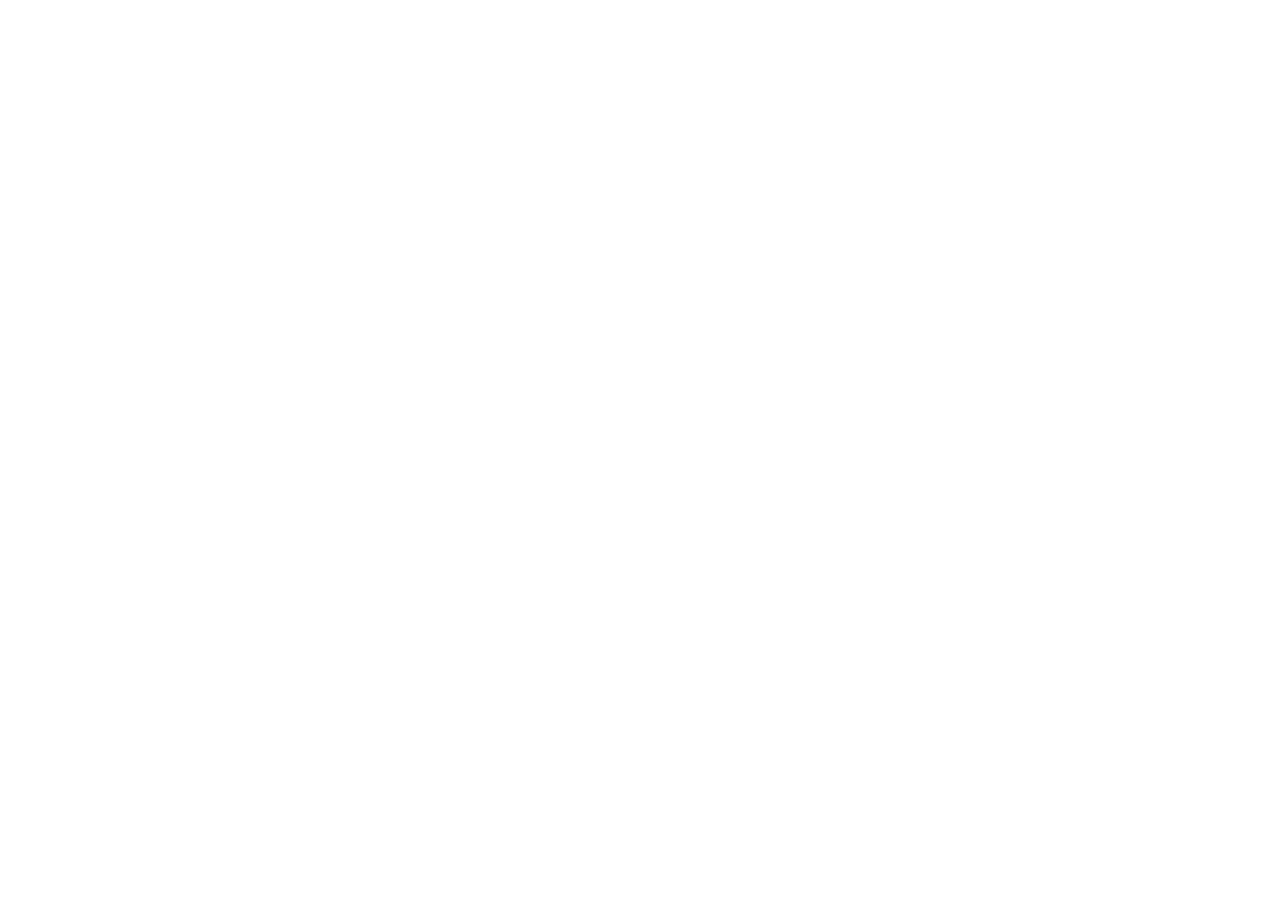
==== fame.html @ b230c986 "Created project folder structure" ====
<!DOCTYPE html>
<html lang="en">
  <head>
    <meta charset="UTF-8" />
    <meta http-equiv="X-UA-Compatible" content="IE=edge" />
    <meta name="viewport" content="width=device-width, initial-scale=1.0" />
    <title>Document</title>
  </head>
  <body></body>
</html>
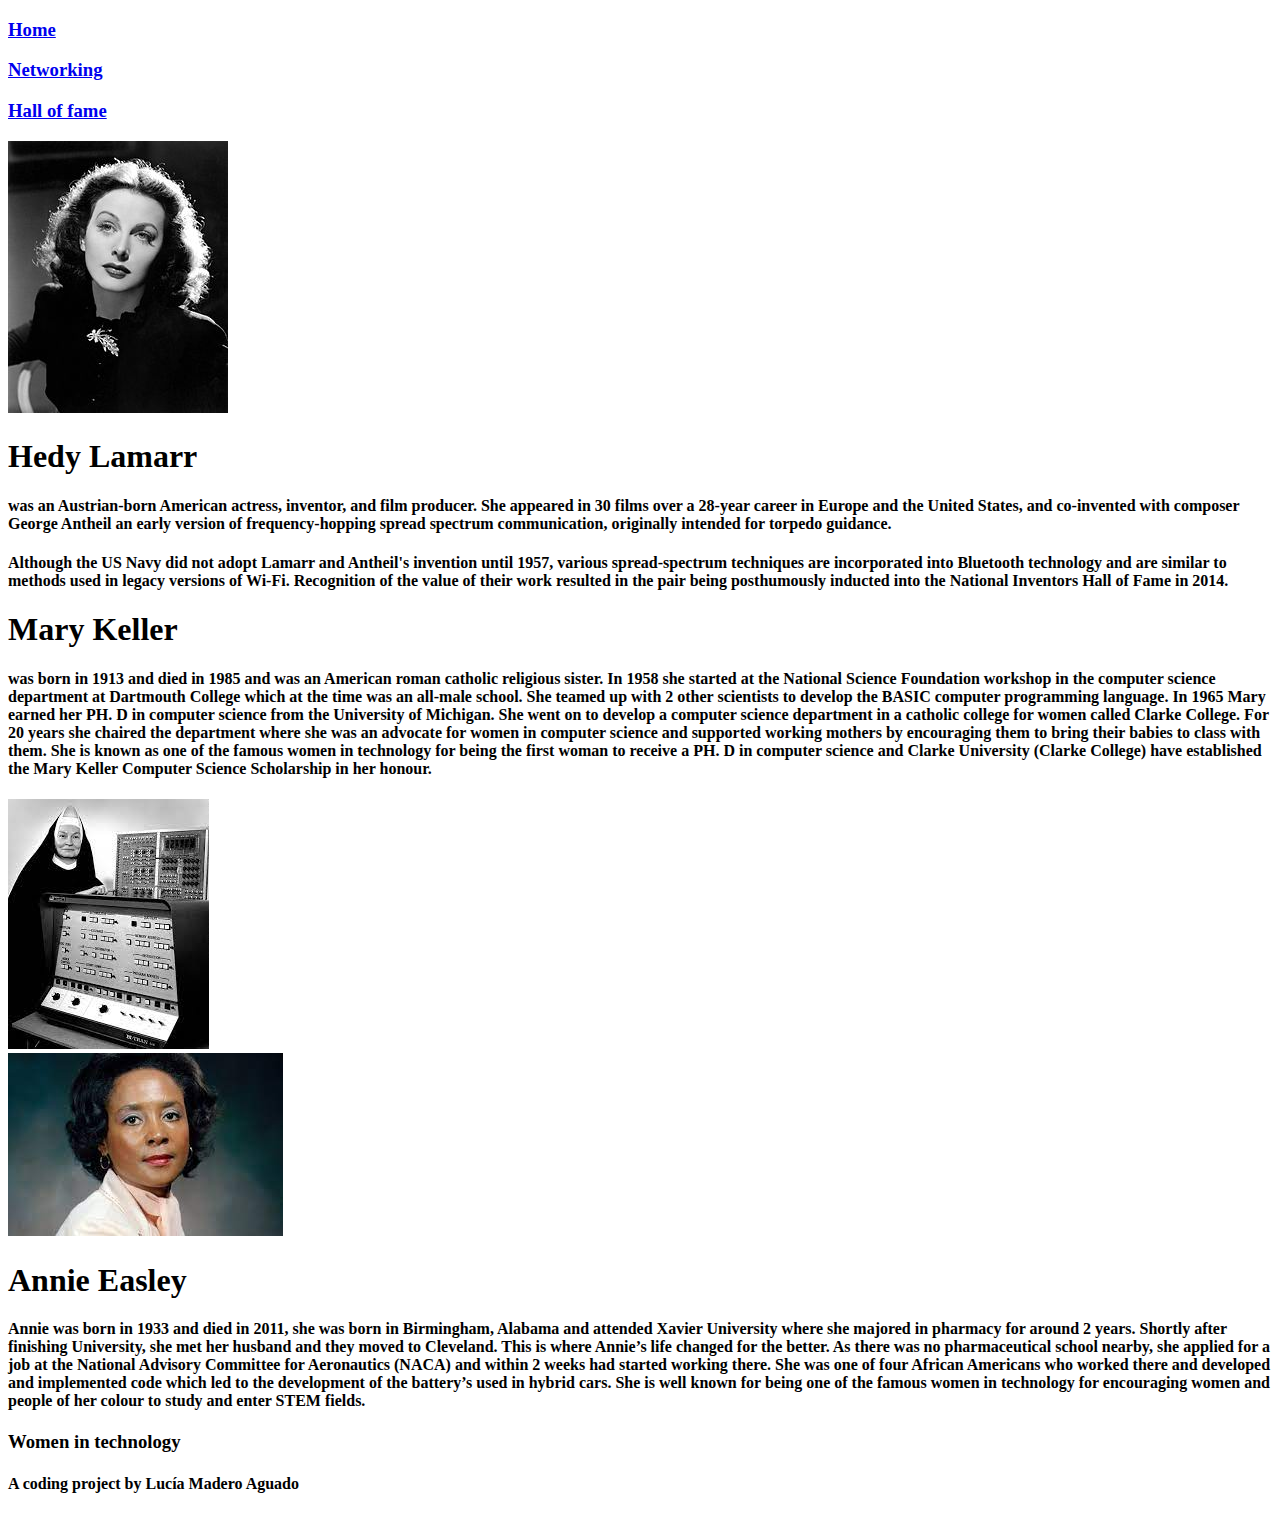
==== commit 83b611cb: "Created content for hall of fame page in html" ====
--- a/fame.html
+++ b/fame.html
@@ -4,7 +4,115 @@
     <meta charset="UTF-8" />
     <meta http-equiv="X-UA-Compatible" content="IE=edge" />
     <meta name="viewport" content="width=device-width, initial-scale=1.0" />
-    <title>Document</title>
+    <link rel="preconnect" href="https://fonts.googleapis.com" />
+    <link rel="preconnect" href="https://fonts.gstatic.com" crossorigin />
+    <link
+      href="https://fonts.googleapis.com/css2?family=Libre+Franklin:wght@200&display=swap"
+      rel="stylesheet"
+    />
+    <link rel="stylesheet" href="styles.css" />
+    <title>Fame - Women in technology</title>
   </head>
-  <body></body>
+  <body>
+    <div class="container">
+      <header>
+        <nav class="menu">
+          <div class="home">
+            <h3><a href="index.html">Home</a></h3>
+          </div>
+          <div class="page-networking">
+            <h3><a href="networking.html">Networking</a></h3>
+          </div>
+          <div class="page-fame">
+            <a href="fame.html"><h3>Hall of fame</h3></a>
+          </div>
+        </nav>
+      </header>
+      <article class="lamarr-bio-container">
+        <div class="lamarr-pic">
+          <img src="images/Hedy_Lamarr.jpg" alt="Hedy Lamar picture" />
+        </div>
+
+        <div class="lamarr-bio-first">
+          <h1>Hedy Lamarr</h1>
+          <h4>
+            was an Austrian-born American actress, inventor, and film producer.
+            She appeared in 30 films over a 28-year career in Europe and the
+            United States, and co-invented with composer George Antheil an early
+            version of frequency-hopping spread spectrum communication,
+            originally intended for torpedo guidance.
+          </h4>
+        </div>
+        <div class="lamarr-bio-second">
+          <h4>
+            Although the US Navy did not adopt Lamarr and Antheil's invention
+            until 1957, various spread-spectrum techniques are incorporated into
+            Bluetooth technology and are similar to methods used in legacy
+            versions of Wi-Fi. Recognition of the value of their work resulted
+            in the pair being posthumously inducted into the National Inventors
+            Hall of Fame in 2014.
+          </h4>
+        </div>
+      </article>
+      <article class="keller-bio-container">
+        <div class="keller-bio-first">
+          <h1>Mary Keller</h1>
+          <h4>
+            was born in 1913 and died in 1985 and was an American roman catholic
+            religious sister. In 1958 she started at the National Science
+            Foundation workshop in the computer science department at Dartmouth
+            College which at the time was an all-male school. She teamed up with
+            2 other scientists to develop the BASIC computer programming
+            language. In 1965 Mary earned her PH. D in computer science from the
+            University of Michigan. She went on to develop a computer science
+            department in a catholic college for women called Clarke College.
+            For 20 years she chaired the department where she was an advocate
+            for women in computer science and supported working mothers by
+            encouraging them to bring their babies to class with them. She is
+            known as one of the famous women in technology for being the first
+            woman to receive a PH. D in computer science and Clarke University
+            (Clarke College) have established the Mary Keller Computer Science
+            Scholarship in her honour.
+          </h4>
+        </div>
+        <img
+          class="keller-pic"
+          src="images/sister_keller.jfif"
+          alt="Sister Mary Keller picture"
+        />
+      </article>
+      <article class="easley-bio-container">
+        <div>
+          <img
+            class="easley-pic"
+            src="images/annie easley.jfif"
+            alt="Annie Easley picture"
+          />
+        </div>
+        <div class="easley-bio-first">
+          <h1>Annie Easley</h1>
+          <h4>
+            Annie was born in 1933 and died in 2011, she was born in Birmingham,
+            Alabama and attended Xavier University where she majored in pharmacy
+            for around 2 years. Shortly after finishing University, she met her
+            husband and they moved to Cleveland. This is where Annie’s life
+            changed for the better. As there was no pharmaceutical school
+            nearby, she applied for a job at the National Advisory Committee for
+            Aeronautics (NACA) and within 2 weeks had started working there. She
+            was one of four African Americans who worked there and developed and
+            implemented code which led to the development of the battery’s used
+            in hybrid cars. She is well known for being one of the famous women
+            in technology for encouraging women and people of her colour to
+            study and enter STEM fields.
+          </h4>
+        </div>
+      </article>
+      <footer>
+        <nav class="footer-title"><h3>Women in technology</h3></nav>
+        <nav class="footer-signature">
+          <h4>A coding project by Lucía Madero Aguado</h4>
+        </nav>
+      </footer>
+    </div>
+  </body>
 </html>
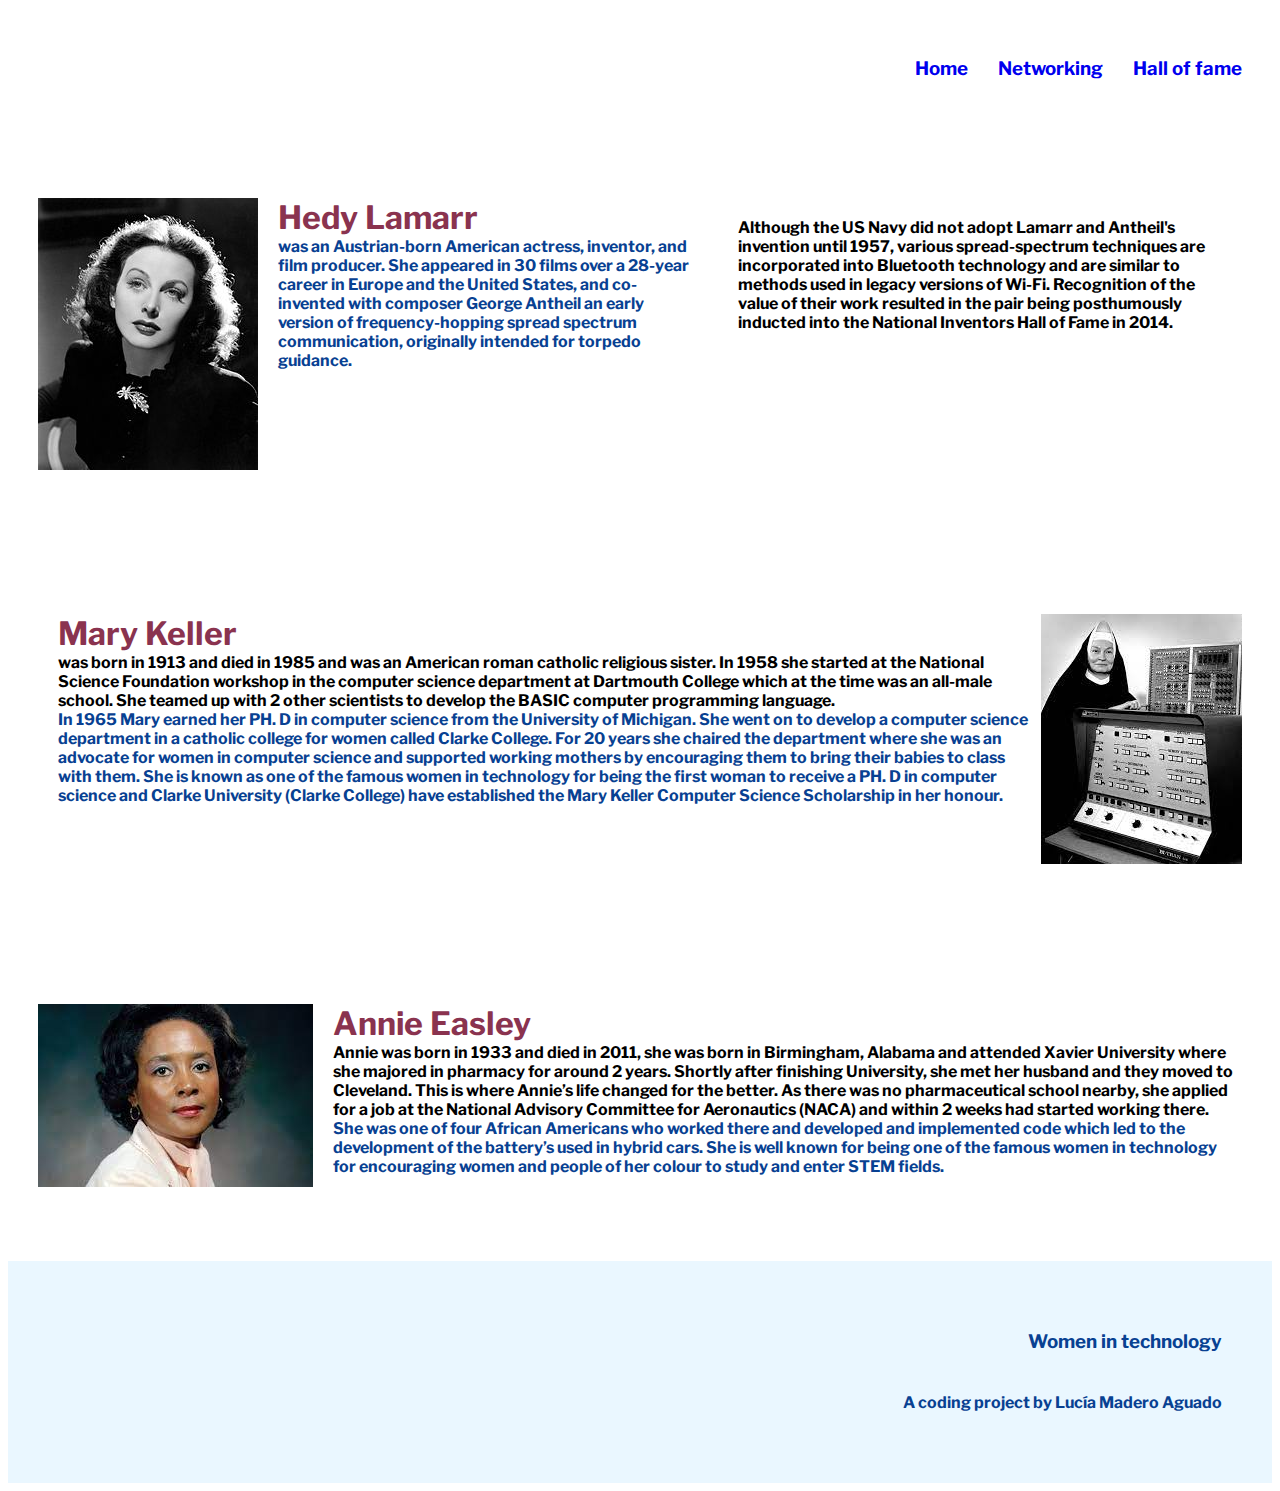
==== commit 6ae9968b: "Improved styling for hall of fame page" ====
--- a/fame.html
+++ b/fame.html
@@ -57,23 +57,29 @@
       <article class="keller-bio-container">
         <div class="keller-bio-first">
           <h1>Mary Keller</h1>
+
           <h4>
             was born in 1913 and died in 1985 and was an American roman catholic
             religious sister. In 1958 she started at the National Science
             Foundation workshop in the computer science department at Dartmouth
             College which at the time was an all-male school. She teamed up with
             2 other scientists to develop the BASIC computer programming
-            language. In 1965 Mary earned her PH. D in computer science from the
-            University of Michigan. She went on to develop a computer science
-            department in a catholic college for women called Clarke College.
-            For 20 years she chaired the department where she was an advocate
-            for women in computer science and supported working mothers by
-            encouraging them to bring their babies to class with them. She is
-            known as one of the famous women in technology for being the first
-            woman to receive a PH. D in computer science and Clarke University
-            (Clarke College) have established the Mary Keller Computer Science
-            Scholarship in her honour.
+            language.
           </h4>
+          <div class="keller-bio-subtitle">
+            <h4>
+              In 1965 Mary earned her PH. D in computer science from the
+              University of Michigan. She went on to develop a computer science
+              department in a catholic college for women called Clarke College.
+              For 20 years she chaired the department where she was an advocate
+              for women in computer science and supported working mothers by
+              encouraging them to bring their babies to class with them. She is
+              known as one of the famous women in technology for being the first
+              woman to receive a PH. D in computer science and Clarke University
+              (Clarke College) have established the Mary Keller Computer Science
+              Scholarship in her honour.
+            </h4>
+          </div>
         </div>
         <img
           class="keller-pic"
@@ -98,12 +104,14 @@
             husband and they moved to Cleveland. This is where Annie’s life
             changed for the better. As there was no pharmaceutical school
             nearby, she applied for a job at the National Advisory Committee for
-            Aeronautics (NACA) and within 2 weeks had started working there. She
-            was one of four African Americans who worked there and developed and
-            implemented code which led to the development of the battery’s used
-            in hybrid cars. She is well known for being one of the famous women
-            in technology for encouraging women and people of her colour to
-            study and enter STEM fields.
+            Aeronautics (NACA) and within 2 weeks had started working there.
+          </h4>
+          <h4 class="easley-bio-subtitle">
+            She was one of four African Americans who worked there and developed
+            and implemented code which led to the development of the battery’s
+            used in hybrid cars. She is well known for being one of the famous
+            women in technology for encouraging women and people of her colour
+            to study and enter STEM fields.
           </h4>
         </div>
       </article>
--- a/styles.css
+++ b/styles.css
@@ -0,0 +1,249 @@
+.container {
+  box-sizing: border-box;
+  font-family: "Libre Franklin", sans-serif;
+  margin: 0 auto;
+  max-width: 1300px;
+}
+footer {
+  display: flex;
+  background-color: #eaf7ff;
+  flex-direction: column;
+  align-items: flex-end;
+  color: #084192;
+  padding: 50px;
+}
+a {
+  text-decoration: none;
+}
+.nav a {
+  color: #084192;
+}
+a:visited {
+  color: #084192;
+}
+a:hover {
+  color: #8a334f;
+}
+.menu {
+  display: flex;
+  justify-content: flex-end;
+  color: #8a334f;
+  padding: 30px;
+}
+.home {
+  margin-right: 30px;
+}
+.page-networking {
+  margin-right: 30px;
+}
+.photo-banner {
+  display: flex;
+  justify-content: space-between;
+  align-items: center;
+}
+.photo-banner img {
+  width: 600px;
+}
+.banner-title {
+  font-size: 40px;
+  color: #084192;
+  padding-right: 30px;
+}
+.diversity {
+  padding: 50px 30px;
+  display: flex;
+}
+.diversity h2 {
+  color: #8a334f;
+}
+.diversity h4 {
+  display: flex;
+  align-items: flex-end;
+}
+.statistics-container {
+  display: flex;
+  justify-content: center;
+  flex-wrap: wrap;
+}
+.statistics {
+  display: flex;
+  justify-content: flex-start;
+  padding: 50px 90px;
+  color: #084192;
+}
+.statistics-workforce {
+  padding: 30px 60px;
+}
+.statistics-startups {
+  padding: 30px 60px;
+}
+.statistics-likelyhood {
+  padding: 30px 60px;
+}
+.challenge-container {
+  padding: 50px 0;
+}
+.challenge-intro-container {
+  display: flex;
+  align-items: flex-start;
+  padding: 50px 30px;
+}
+.challenge-title {
+  display: flex;
+  margin: 0;
+  color: #8a334f;
+}
+.challenge-image {
+  width: 800px;
+}
+.challenge-intro-explanation {
+  padding-right: 20px;
+}
+.challenge-explanation {
+  margin: 0;
+}
+.networking-container {
+  display: flex;
+  padding: 50px 0;
+}
+.networking-image {
+  width: 600px;
+}
+.networking-explanation {
+  display: flex;
+  padding-left: 20px;
+  align-items: flex-start;
+}
+.networking-explanation-first h2 {
+  display: flex;
+  color: #8a334f;
+  margin: 0;
+}
+.networking-explanation-first h4 {
+  display: flex;
+  align-items: flex-start;
+  margin: 0;
+}
+
+.lamarr-bio-container {
+  display: flex;
+  align-items: flex-start;
+  padding: 70px 30px;
+}
+
+.lamarr-bio-container h1 {
+  display: flex;
+  margin: 0;
+  color: #8a334f;
+  padding-left: 20px;
+}
+.lamarr-bio-container h4 {
+  display: flex;
+  margin: 0;
+  padding-left: 20px;
+}
+.lamarr-bio-first h4 {
+  color: #084192;
+}
+.lamarr-bio-second {
+  padding: 20px;
+}
+
+.keller-bio-container {
+  display: flex;
+  align-items: flex-start;
+  padding: 70px 30px;
+}
+.keller-bio-container h1 {
+  display: flex;
+  margin: 0;
+  color: #8a334f;
+  padding-left: 20px;
+}
+.keller-bio-container h4 {
+  display: flex;
+  margin: 0;
+  padding-left: 20px;
+}
+.keller-bio-subtitle {
+  color: #084192;
+}
+.easley-bio-container {
+  display: flex;
+  align-items: flex-start;
+  padding: 70px 30px;
+}
+.easley-bio-container h1 {
+  display: flex;
+  margin: 0;
+  color: #8a334f;
+  padding-left: 20px;
+}
+.easley-bio-container h4 {
+  display: flex;
+  margin: 0;
+  padding-left: 20px;
+}
+.easley-bio-subtitle {
+  color: #084192;
+}
+.profile-picture {
+  border-radius: 50px;
+}
+.intro-container {
+  display: flex;
+  align-items: flex-start;
+  padding: 80px 30px;
+}
+.intro-first {
+  display: flex;
+  align-items: flex-start;
+}
+.intro-first h1 {
+  color: #084192;
+  padding-left: 30px;
+  padding-right: 30px;
+}
+.personal {
+  display: flex;
+  flex-direction: column;
+}
+.intro-second h4 {
+  margin-top: 0;
+}
+.brussels-container {
+  display: flex;
+  align-items: flex-start;
+  padding: 80px 30px;
+}
+.brussels-title {
+  display: flex;
+  flex-direction: column;
+  align-items: flex-start;
+  padding-right: 30px;
+}
+.brussels-title h1 {
+  margin: 0;
+  color: #8a334f;
+}
+.brussels-container img {
+  width: 1200px;
+}
+.european-container {
+  display: flex;
+  align-items: flex-start;
+  padding: 80px 30px;
+}
+.european-title {
+  display: flex;
+  flex-direction: column;
+  align-items: flex-start;
+  padding-left: 30px;
+}
+.european-title h1 {
+  margin: 0;
+  color: #8a334f;
+}
+.european-container img {
+  width: 600px;
+}
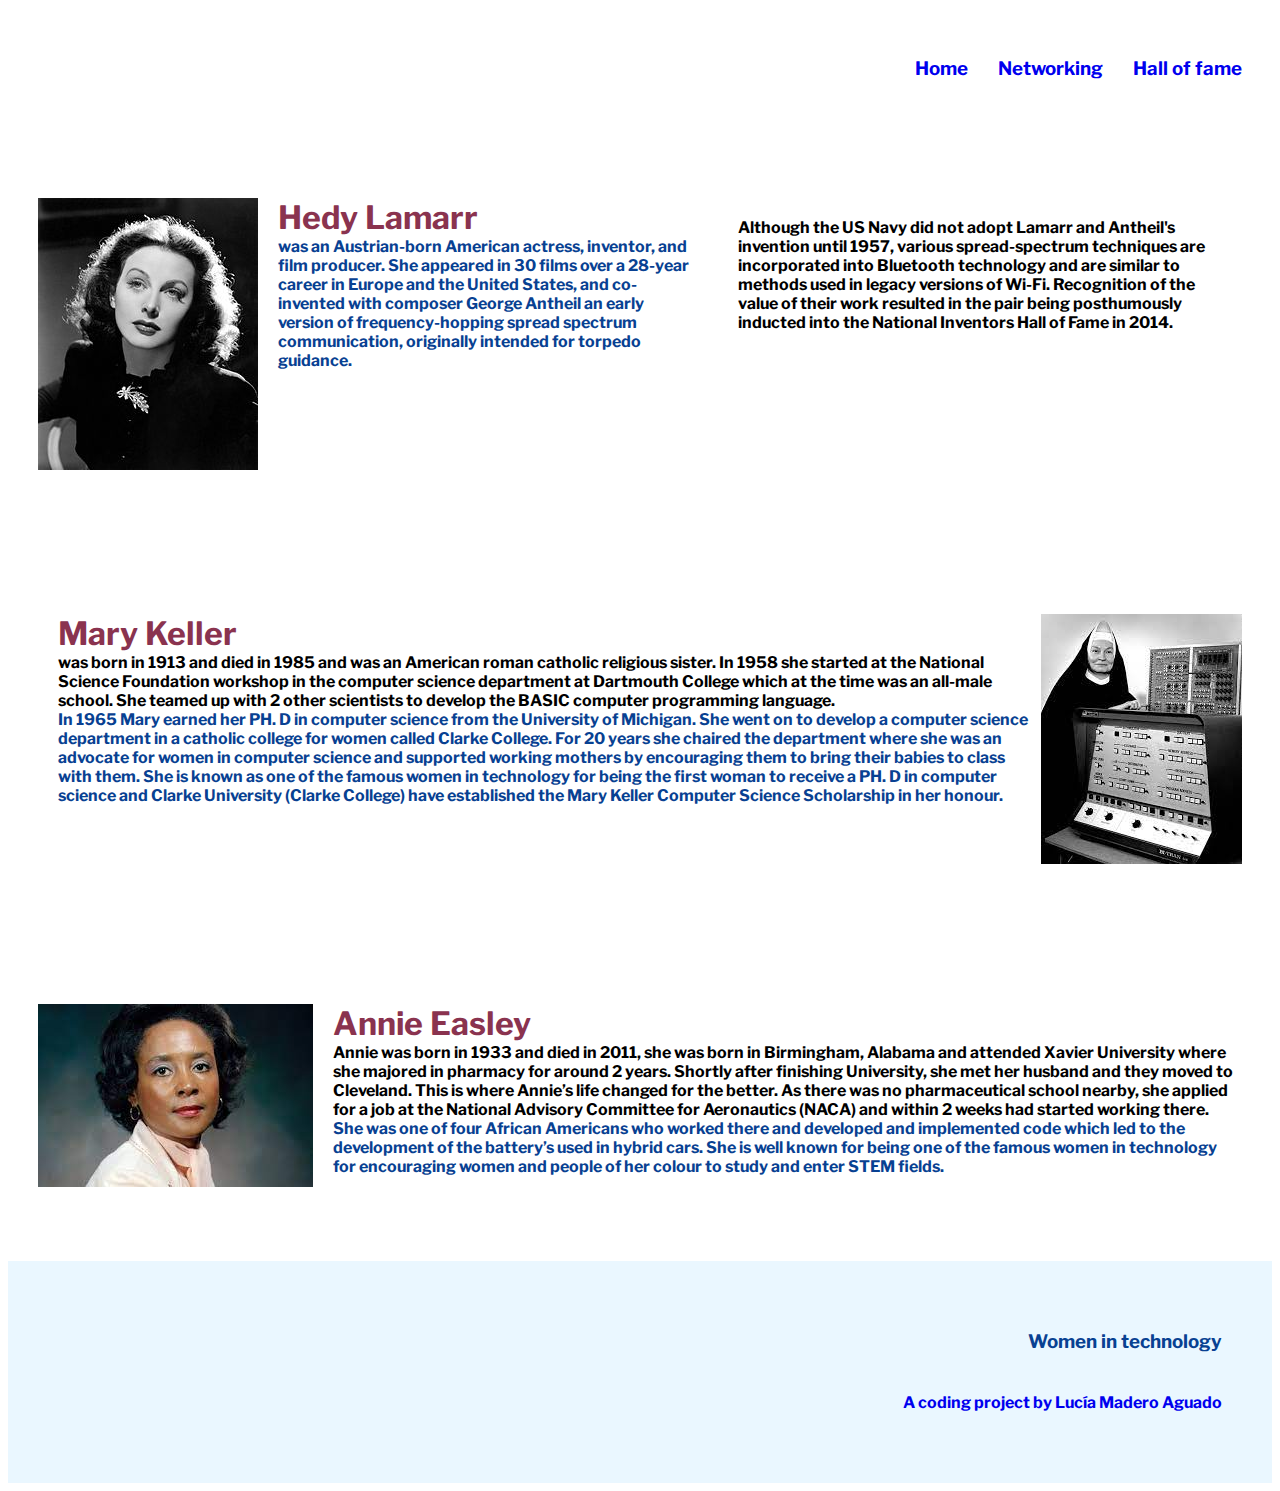
==== commit 4f252978: "Added link in footer to GitHub repository" ====
--- a/fame.html
+++ b/fame.html
@@ -118,7 +118,13 @@
       <footer>
         <nav class="footer-title"><h3>Women in technology</h3></nav>
         <nav class="footer-signature">
-          <h4>A coding project by Lucía Madero Aguado</h4>
+          <h4>
+            <a
+              href="https://github.com/Lucia-Madero/women-technology-website"
+              target="_blank"
+              >A coding project by Lucía Madero Aguado</a
+            >
+          </h4>
         </nav>
       </footer>
     </div>
